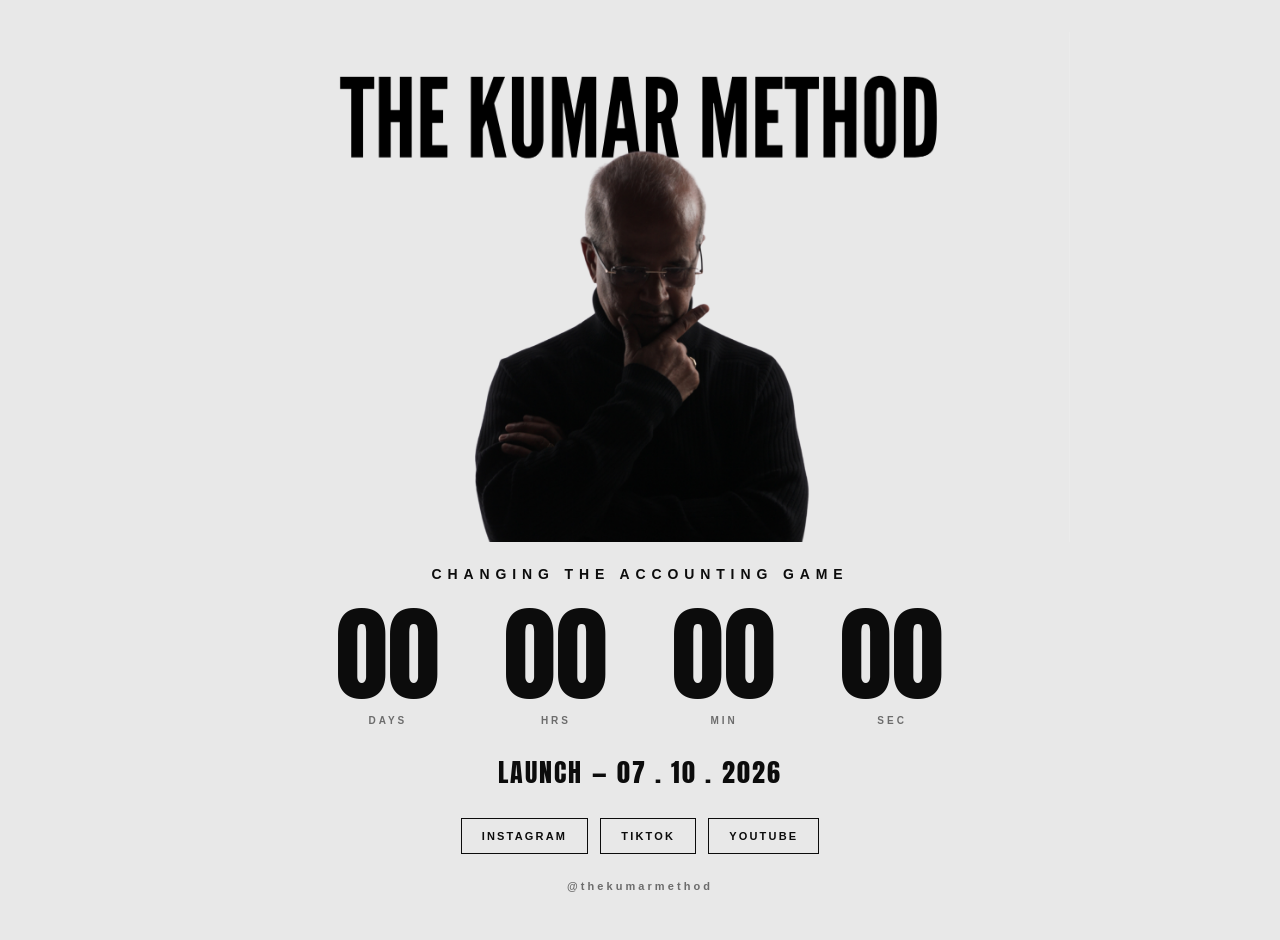
==== index.html @ 9e138055 "The Kumar Method — pre-launch placeholder site Countdown to July 10 2026, brand key art, social link" ====
<!DOCTYPE html>
<html lang="en">
<head>
  <meta charset="UTF-8" />
  <meta name="viewport" content="width=device-width, initial-scale=1.0" />
  <title>THE KUMAR METHOD</title>
  <meta name="description" content="The Kumar Method. Changing the accounting game. Coming July 10, 2026." />
  <!-- Pre-reveal placeholder. Unbranded on purpose: no sponsor logo. -->
  <link rel="canonical" href="https://officialkumarmethod.com/" />
  <meta property="og:url" content="https://officialkumarmethod.com/" />
  <meta property="og:title" content="THE KUMAR METHOD" />
  <meta property="og:description" content="Changing the accounting game. Coming July 10, 2026." />
  <meta property="og:image" content="https://officialkumarmethod.com/assets/kumar-hero.png" />
  <meta name="theme-color" content="#e8e8e8" />
  <meta name="robots" content="index, follow" />
  <link rel="preconnect" href="https://fonts.googleapis.com" />
  <link rel="preconnect" href="https://fonts.gstatic.com" crossorigin />
  <link href="https://fonts.googleapis.com/css2?family=Anton&display=swap" rel="stylesheet" />
  <link rel="stylesheet" href="styles.css" />
</head>
<body>
  <main class="wrap">
    <img class="hero" src="assets/kumar-hero.png" alt="The Kumar Method" />

    <p class="tagline">CHANGING THE ACCOUNTING GAME</p>

    <section class="countdown" aria-label="Countdown to launch">
      <div class="unit"><span class="num" id="days">--</span><span class="lbl">DAYS</span></div>
      <div class="unit"><span class="num" id="hours">--</span><span class="lbl">HRS</span></div>
      <div class="unit"><span class="num" id="mins">--</span><span class="lbl">MIN</span></div>
      <div class="unit"><span class="num" id="secs">--</span><span class="lbl">SEC</span></div>
    </section>

    <p class="date">LAUNCH &mdash; 07 . 10 . 2026</p>

    <nav class="socials" aria-label="Social links">
      <a href="https://www.instagram.com/thekumarmethod/" target="_blank" rel="noopener">INSTAGRAM</a>
      <a href="https://www.tiktok.com/@thekumarmethod" target="_blank" rel="noopener">TIKTOK</a>
      <a href="https://www.youtube.com/@thekumarmethod" target="_blank" rel="noopener">YOUTUBE</a>
    </nav>

    <p class="handle">@thekumarmethod</p>
  </main>

  <script src="script.js"></script>
</body>
</html>
---- styles.css ----
/* The Kumar Method — placeholder. Matches the brand key art: light grey, black condensed grotesque, Kumar. No sponsor logo (pre-reveal). */
:root {
  --bg: #e8e8e8;          /* exact grey sampled from the key art */
  --ink: #0c0c0c;
  --muted: #6c6c6c;
  --display: "Anton", "Helvetica Neue", Arial, sans-serif;
  --sans: "Helvetica Neue", Helvetica, Arial, sans-serif;
}

* { box-sizing: border-box; margin: 0; padding: 0; }

html, body {
  min-height: 100%;
  background: var(--bg);
  color: var(--ink);
  font-family: var(--sans);
  -webkit-font-smoothing: antialiased;
}

body {
  display: flex;
  align-items: center;
  justify-content: center;
  min-height: 100vh;
  padding: 32px 24px 48px;
}

.wrap {
  display: flex;
  flex-direction: column;
  align-items: center;
  text-align: center;
  gap: 26px;
  width: 100%;
  max-width: 880px;
}

/* Hero key art carries the wordmark in the brand's own type */
.hero {
  display: block;
  width: 100%;
  max-width: 860px;
  height: auto;
  /* blend the photo's grey edges into the page */
  margin-bottom: -2px;
}

.tagline {
  font-size: clamp(11px, 1.6vw, 14px);
  font-weight: 700;
  letter-spacing: 0.42em;
  text-transform: uppercase;
  color: var(--ink);
}

/* Countdown — heavy condensed numerals echoing the wordmark */
.countdown {
  display: flex;
  align-items: flex-start;
  gap: clamp(20px, 6vw, 64px);
}
.unit { display: flex; flex-direction: column; align-items: center; }
.num {
  font-family: var(--display);
  font-size: clamp(48px, 13vw, 104px);
  line-height: 0.9;
  color: var(--ink);
  font-variant-numeric: tabular-nums;
  letter-spacing: 0.01em;
}
.lbl {
  margin-top: 14px;
  font-size: 10px;
  font-weight: 700;
  letter-spacing: 0.3em;
  color: var(--muted);
}

.date {
  font-family: var(--display);
  font-size: clamp(18px, 2.8vw, 26px);
  letter-spacing: 0.08em;
  color: var(--ink);
}

.socials {
  display: flex;
  flex-wrap: wrap;
  justify-content: center;
  gap: 12px;
}
.socials a {
  color: var(--ink);
  text-decoration: none;
  font-size: 11px;
  font-weight: 700;
  letter-spacing: 0.2em;
  border: 1.5px solid var(--ink);
  padding: 11px 20px;
  transition: background 0.14s ease, color 0.14s ease;
}
.socials a:hover { background: var(--ink); color: var(--bg); }

.handle {
  font-size: 11px;
  font-weight: 700;
  letter-spacing: 0.28em;
  color: var(--muted);
}

@media (max-width: 520px) {
  .countdown { gap: 16px; }
  .num { font-size: 56px; }
}
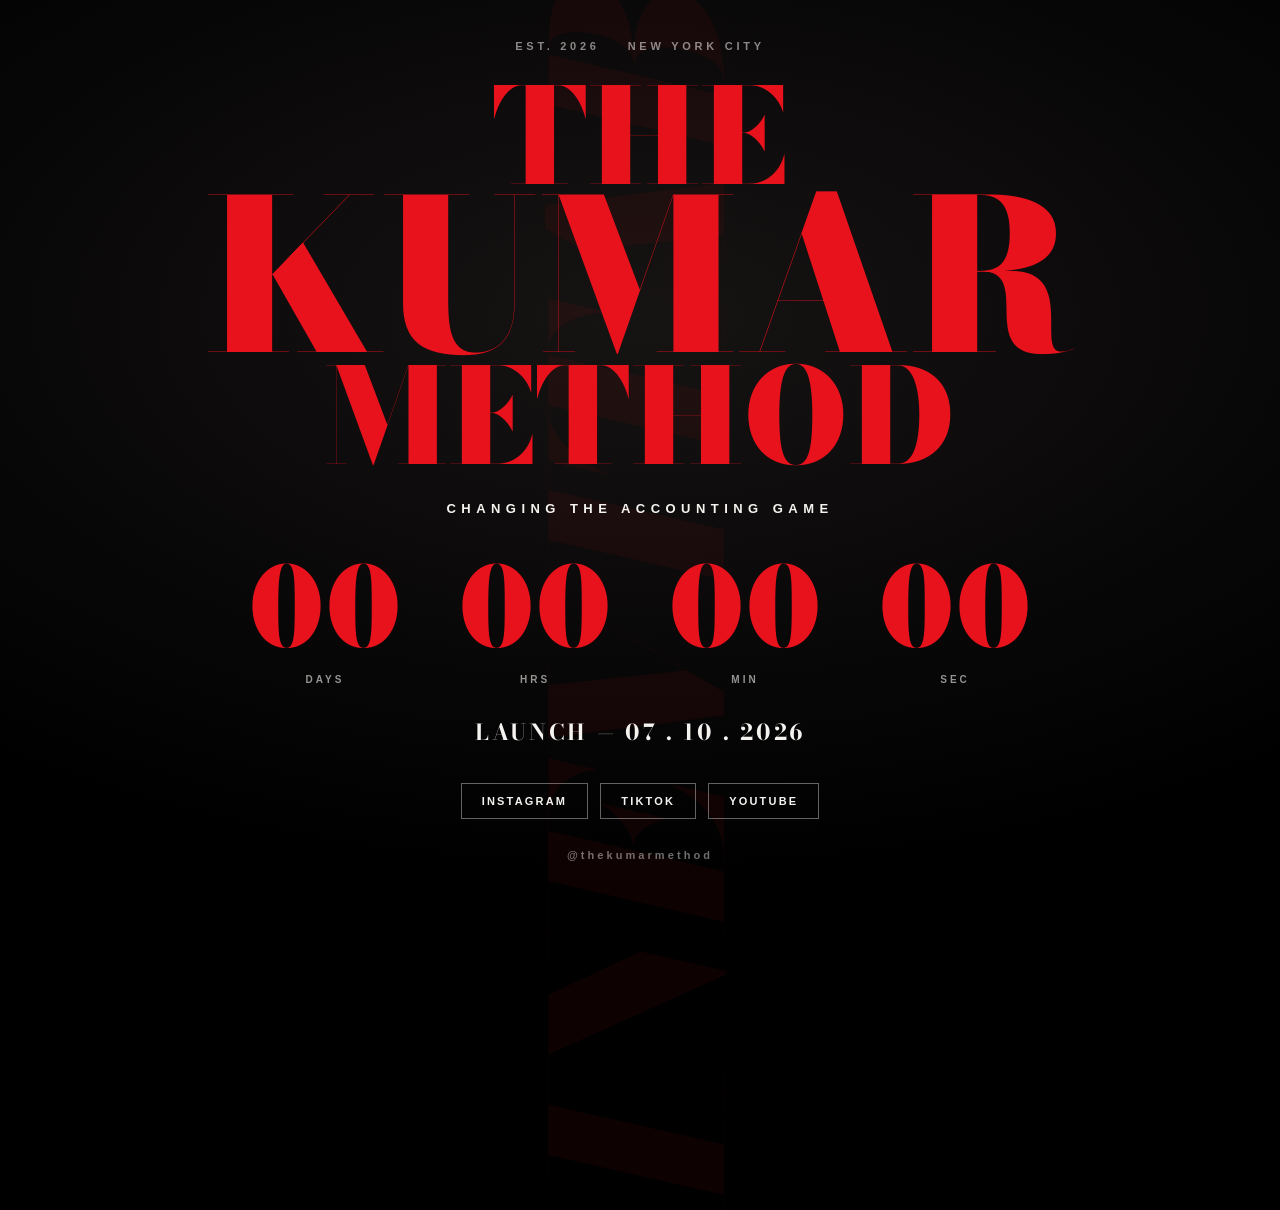
==== commit f7b9495c: "Revert to black + red serif treatment (no photo) Co-Authored-By: Claude Opus 4.8 (1M context) <norep" ====
--- a/index.html
+++ b/index.html
@@ -10,17 +10,27 @@
   <meta property="og:url" content="https://officialkumarmethod.com/" />
   <meta property="og:title" content="THE KUMAR METHOD" />
   <meta property="og:description" content="Changing the accounting game. Coming July 10, 2026." />
-  <meta property="og:image" content="https://officialkumarmethod.com/assets/kumar-hero.png" />
-  <meta name="theme-color" content="#e8e8e8" />
+  <meta name="theme-color" content="#000000" />
   <meta name="robots" content="index, follow" />
   <link rel="preconnect" href="https://fonts.googleapis.com" />
   <link rel="preconnect" href="https://fonts.gstatic.com" crossorigin />
-  <link href="https://fonts.googleapis.com/css2?family=Anton&display=swap" rel="stylesheet" />
+  <link href="https://fonts.googleapis.com/css2?family=Bodoni+Moda:ital,opsz,wght@0,6..96,400;0,6..96,700;0,6..96,900;1,6..96,900&display=swap" rel="stylesheet" />
   <link rel="stylesheet" href="styles.css" />
 </head>
 <body>
+  <div class="watermark" aria-hidden="true">INEVITABLE</div>
+
   <main class="wrap">
-    <img class="hero" src="assets/kumar-hero.png" alt="The Kumar Method" />
+    <div class="meta-top">
+      <span>EST. 2026</span>
+      <span>NEW YORK CITY</span>
+    </div>
+
+    <h1 class="logo">
+      <span class="line">THE</span>
+      <span class="line big">KUMAR</span>
+      <span class="line">METHOD</span>
+    </h1>
 
     <p class="tagline">CHANGING THE ACCOUNTING GAME</p>
 
--- a/styles.css
+++ b/styles.css
@@ -1,9 +1,10 @@
-/* The Kumar Method — placeholder. Matches the brand key art: light grey, black condensed grotesque, Kumar. No sponsor logo (pre-reveal). */
+/* The Kumar Method — placeholder. Matches @thekumarmethod: black + scarlet display serif, cinematic. */
 :root {
-  --bg: #e8e8e8;          /* exact grey sampled from the key art */
-  --ink: #0c0c0c;
-  --muted: #6c6c6c;
-  --display: "Anton", "Helvetica Neue", Arial, sans-serif;
+  --black: #000000;
+  --ink: #0a0a0a;
+  --red: #e8121d;   /* scarlet display red, matched to the IG grid */
+  --white: #f5f3ef;
+  --serif: "Bodoni Moda", "Times New Roman", Times, serif;
   --sans: "Helvetica Neue", Helvetica, Arial, sans-serif;
 }
 
@@ -11,76 +12,116 @@
 
 html, body {
   min-height: 100%;
-  background: var(--bg);
-  color: var(--ink);
+  background: var(--black);
+  color: var(--white);
   font-family: var(--sans);
   -webkit-font-smoothing: antialiased;
 }
 
 body {
+  position: relative;
   display: flex;
   align-items: center;
   justify-content: center;
   min-height: 100vh;
-  padding: 32px 24px 48px;
+  padding: 40px 24px;
+  overflow: hidden;
+  /* subtle cinematic vignette */
+  background:
+    radial-gradient(120% 90% at 50% 35%, #161313 0%, #000 70%) no-repeat;
+}
+
+/* Oversized brand word bleeding behind the content (their key word: INEVITABLE) */
+.watermark {
+  position: absolute;
+  top: 50%;
+  left: 50%;
+  transform: translate(-50%, -50%) rotate(-90deg);
+  font-family: var(--serif);
+  font-weight: 900;
+  font-style: italic;
+  font-size: 26vh;
+  line-height: 1;
+  color: var(--red);
+  opacity: 0.06;
+  letter-spacing: -0.02em;
+  white-space: nowrap;
+  pointer-events: none;
+  user-select: none;
 }
 
 .wrap {
+  position: relative;
+  z-index: 1;
   display: flex;
   flex-direction: column;
   align-items: center;
   text-align: center;
-  gap: 26px;
-  width: 100%;
-  max-width: 880px;
+  gap: 30px;
+  max-width: 920px;
 }
 
-/* Hero key art carries the wordmark in the brand's own type */
-.hero {
-  display: block;
-  width: 100%;
-  max-width: 860px;
-  height: auto;
-  /* blend the photo's grey edges into the page */
-  margin-bottom: -2px;
+.meta-top {
+  display: flex;
+  gap: 28px;
+  font-size: 11px;
+  font-weight: 700;
+  letter-spacing: 0.34em;
+  color: rgba(245, 243, 239, 0.55);
 }
 
+/* Wordmark — bold scarlet serif, cropped-large like the grid */
+.logo {
+  font-family: var(--serif);
+  font-weight: 900;
+  color: var(--red);
+  line-height: 0.82;
+  letter-spacing: -0.01em;
+  text-transform: uppercase;
+  display: flex;
+  flex-direction: column;
+}
+.logo .line { font-size: clamp(44px, 13vw, 132px); }
+.logo .big { font-size: clamp(64px, 20vw, 210px); }
+
 .tagline {
-  font-size: clamp(11px, 1.6vw, 14px);
+  font-size: clamp(10px, 1.5vw, 13px);
   font-weight: 700;
   letter-spacing: 0.42em;
+  color: var(--white);
   text-transform: uppercase;
-  color: var(--ink);
 }
 
-/* Countdown — heavy condensed numerals echoing the wordmark */
+/* Countdown — red serif numerals on black */
 .countdown {
   display: flex;
   align-items: flex-start;
-  gap: clamp(20px, 6vw, 64px);
+  gap: clamp(18px, 5vw, 56px);
+  margin-top: 6px;
 }
 .unit { display: flex; flex-direction: column; align-items: center; }
 .num {
-  font-family: var(--display);
-  font-size: clamp(48px, 13vw, 104px);
-  line-height: 0.9;
-  color: var(--ink);
+  font-family: var(--serif);
+  font-weight: 900;
+  font-size: clamp(44px, 12vw, 110px);
+  line-height: 1;
+  color: var(--red);
   font-variant-numeric: tabular-nums;
-  letter-spacing: 0.01em;
 }
 .lbl {
-  margin-top: 14px;
+  margin-top: 12px;
   font-size: 10px;
   font-weight: 700;
   letter-spacing: 0.3em;
-  color: var(--muted);
+  color: rgba(245, 243, 239, 0.6);
 }
 
 .date {
-  font-family: var(--display);
-  font-size: clamp(18px, 2.8vw, 26px);
-  letter-spacing: 0.08em;
-  color: var(--ink);
+  font-family: var(--serif);
+  font-size: clamp(15px, 2.4vw, 22px);
+  font-weight: 700;
+  letter-spacing: 0.12em;
+  color: var(--white);
 }
 
 .socials {
@@ -88,27 +129,33 @@
   flex-wrap: wrap;
   justify-content: center;
   gap: 12px;
+  margin-top: 4px;
 }
 .socials a {
-  color: var(--ink);
+  color: var(--white);
   text-decoration: none;
   font-size: 11px;
   font-weight: 700;
   letter-spacing: 0.2em;
-  border: 1.5px solid var(--ink);
+  border: 1px solid rgba(245, 243, 239, 0.4);
   padding: 11px 20px;
-  transition: background 0.14s ease, color 0.14s ease;
+  transition: background 0.14s ease, color 0.14s ease, border-color 0.14s ease;
 }
-.socials a:hover { background: var(--ink); color: var(--bg); }
+.socials a:hover {
+  background: var(--red);
+  border-color: var(--red);
+  color: var(--white);
+}
 
 .handle {
   font-size: 11px;
   font-weight: 700;
   letter-spacing: 0.28em;
-  color: var(--muted);
+  color: rgba(245, 243, 239, 0.45);
 }
 
 @media (max-width: 520px) {
-  .countdown { gap: 16px; }
-  .num { font-size: 56px; }
+  .meta-top { gap: 16px; font-size: 10px; letter-spacing: 0.2em; }
+  .countdown { gap: 14px; }
+  .watermark { font-size: 18vh; }
 }
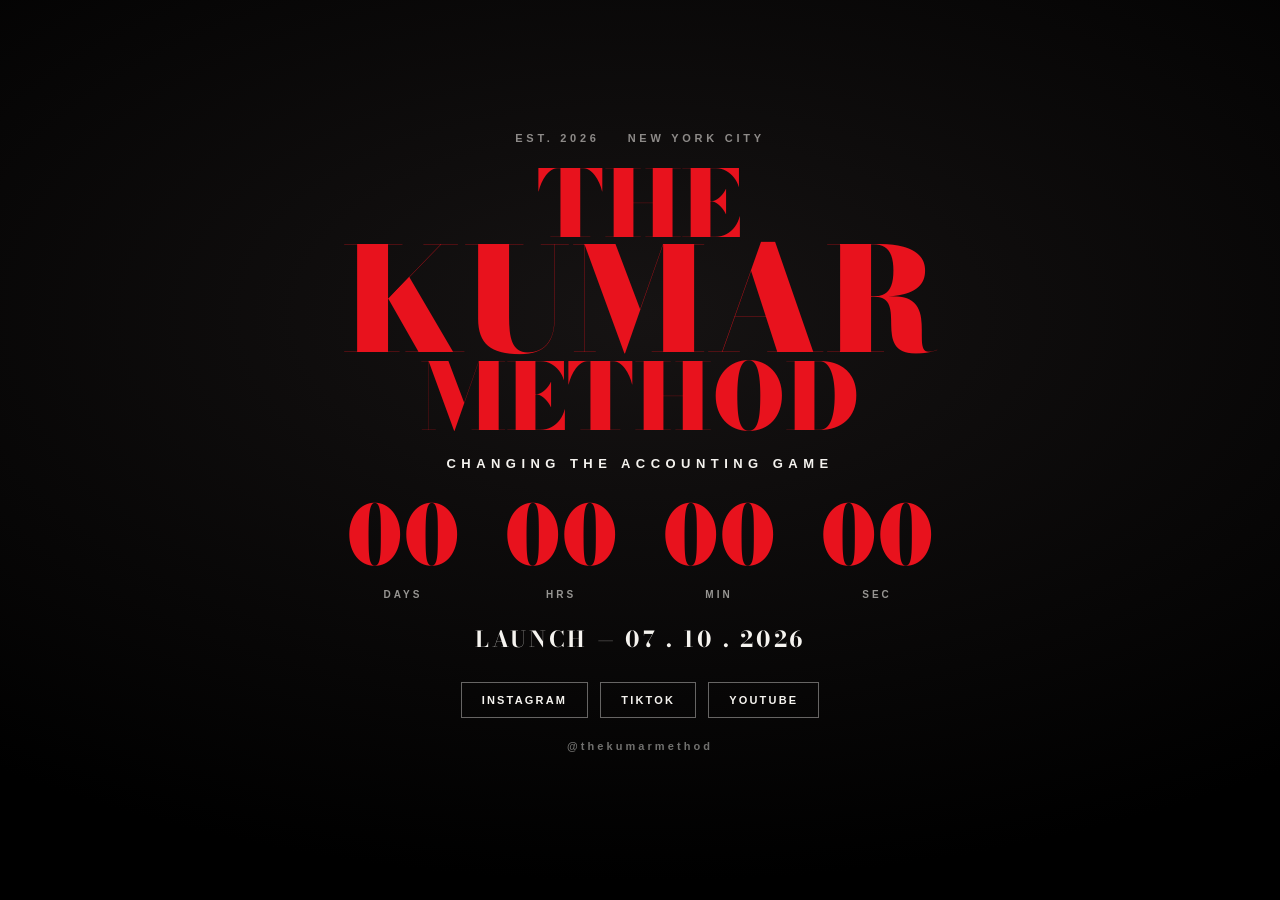
==== commit 50de1de6: "Remove INEVITABLE watermark Co-Authored-By: Claude Opus 4.8 (1M context) <noreply@anthropic.com>" ====
--- a/index.html
+++ b/index.html
@@ -18,8 +18,6 @@
   <link rel="stylesheet" href="styles.css" />
 </head>
 <body>
-  <div class="watermark" aria-hidden="true">INEVITABLE</div>
-
   <main class="wrap">
     <div class="meta-top">
       <span>EST. 2026</span>
--- a/styles.css
+++ b/styles.css
@@ -24,30 +24,11 @@
   align-items: center;
   justify-content: center;
   min-height: 100vh;
-  padding: 40px 24px;
-  overflow: hidden;
+  padding: 40px 24px 56px;
+  overflow-x: hidden;   /* clip the rotated watermark sideways, but never the content below */
   /* subtle cinematic vignette */
   background:
     radial-gradient(120% 90% at 50% 35%, #161313 0%, #000 70%) no-repeat;
-}
-
-/* Oversized brand word bleeding behind the content (their key word: INEVITABLE) */
-.watermark {
-  position: absolute;
-  top: 50%;
-  left: 50%;
-  transform: translate(-50%, -50%) rotate(-90deg);
-  font-family: var(--serif);
-  font-weight: 900;
-  font-style: italic;
-  font-size: 26vh;
-  line-height: 1;
-  color: var(--red);
-  opacity: 0.06;
-  letter-spacing: -0.02em;
-  white-space: nowrap;
-  pointer-events: none;
-  user-select: none;
 }
 
 .wrap {
@@ -57,7 +38,7 @@
   flex-direction: column;
   align-items: center;
   text-align: center;
-  gap: 30px;
+  gap: 22px;
   max-width: 920px;
 }
 
@@ -81,8 +62,8 @@
   display: flex;
   flex-direction: column;
 }
-.logo .line { font-size: clamp(44px, 13vw, 132px); }
-.logo .big { font-size: clamp(64px, 20vw, 210px); }
+.logo .line { font-size: clamp(40px, 10vw, 92px); }
+.logo .big { font-size: clamp(56px, 15vw, 144px); }
 
 .tagline {
   font-size: clamp(10px, 1.5vw, 13px);
@@ -96,14 +77,14 @@
 .countdown {
   display: flex;
   align-items: flex-start;
-  gap: clamp(18px, 5vw, 56px);
-  margin-top: 6px;
+  gap: clamp(16px, 4vw, 44px);
+  margin-top: 2px;
 }
 .unit { display: flex; flex-direction: column; align-items: center; }
 .num {
   font-family: var(--serif);
   font-weight: 900;
-  font-size: clamp(44px, 12vw, 110px);
+  font-size: clamp(40px, 9vw, 82px);
   line-height: 1;
   color: var(--red);
   font-variant-numeric: tabular-nums;
@@ -157,5 +138,4 @@
 @media (max-width: 520px) {
   .meta-top { gap: 16px; font-size: 10px; letter-spacing: 0.2em; }
   .countdown { gap: 14px; }
-  .watermark { font-size: 18vh; }
 }
